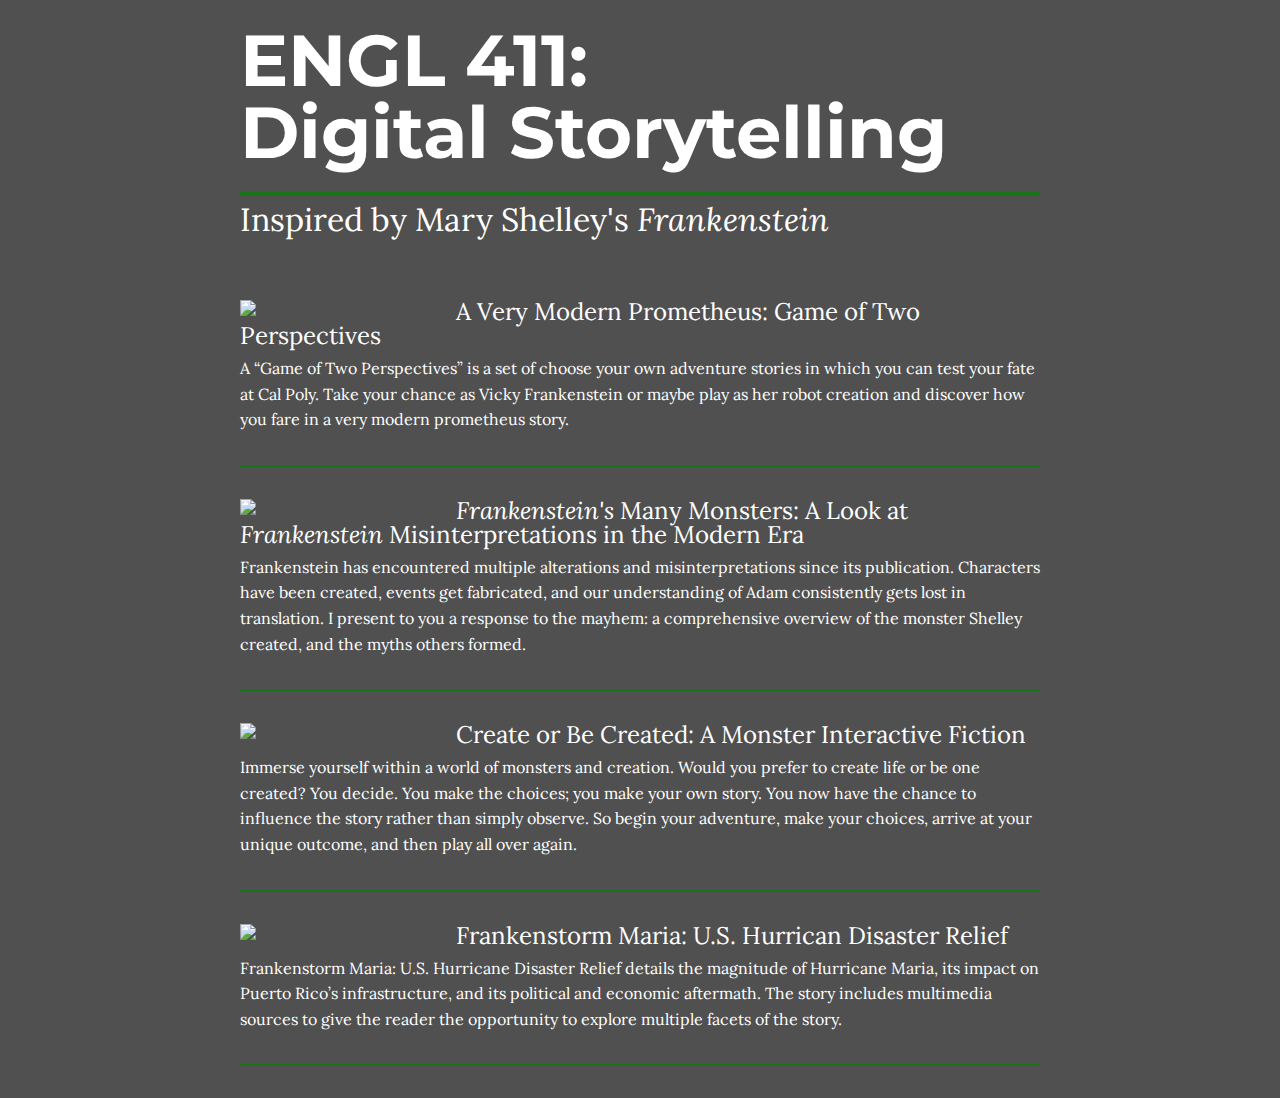
==== index.html @ f6b7104b "Begin Adding Digital Story Descriptions" ====
<!DOCTYPE html>
<html lang="en" dir="ltr">
  <head>
    <meta charset="utf-8">
    <title>Engl 411</title>
    <link rel="stylesheet" type="text/css" href="resources/css/reset.css">
    <link rel="stylesheet" type="text/css" href="resources/css/style.css">
  </head>
  <body id="frankenstein">

      <div class="center-column">
        <h1>ENGL 411:<br>Digital Storytelling</h1>
        <h2>Inspired by Mary Shelley's <span class="italic">Frankenstein</span></h2>
        <div class="story-container">

          <a href="#">
            <div class="story-box">
              <div class="image-container">
                <img src="resources/media/frankenstein.png">
              </div>
              <h3>A Very Modern Prometheus: Game of Two Perspectives</h3>
              <p> A “Game of Two Perspectives” is a set of choose your own adventure stories in which you can test your fate at Cal Poly. Take your chance as Vicky Frankenstein or maybe play as her robot creation and discover how you fare in a very modern prometheus story.</p>
            </div>
          </a>

          <a href="#">
            <div class="story-box">
              <div class="image-container">
                <img src="resources/media/frankenstein.png">
              </div>
              <h3><span class="italic">Frankenstein's</span> Many Monsters: A Look at <span class="italic">Frankenstein</span> Misinterpretations in the Modern Era</h3>
              <p>Frankenstein has encountered multiple alterations and misinterpretations since its publication. Characters have been created, events get fabricated, and our understanding of Adam consistently gets lost in translation. I present to you a response to the mayhem: a comprehensive overview of the monster Shelley created, and the myths others formed.</p>
            </div>
          </a>

          <a href="#">
            <div class="story-box">
              <div class="image-container">
                <img src="resources/media/frankenstein.png">
              </div>
              <h3>Create or Be Created: A Monster Interactive Fiction</h3>
              <p>Immerse yourself within a world of monsters and creation. Would you prefer to create life or be one created? You decide. You make the choices; you make your own story. You now have the chance to influence the story rather than simply observe. So begin your adventure, make your choices, arrive at your unique outcome, and then play all over again.</p>
            </div>
          </a>

          <a href="#">
            <div class="story-box">
              <div class="image-container">
                <img src="resources/media/frankenstein.png">
              </div>
              <h3>Frankenstorm Maria: U.S. Hurrican Disaster Relief</h3>
              <p>Frankenstorm Maria: U.S. Hurricane Disaster Relief details the magnitude of Hurricane Maria, its impact on Puerto Rico’s infrastructure, and its political and economic aftermath. The story includes multimedia sources to give the reader the opportunity to explore multiple facets of the story.</p>
            </div>
          </a>

        </div>
      </div>


  </body>
</html>
---- resources/css/style.css ----
@import url('https://fonts.googleapis.com/css?family=Lora:400,700|Montserrat:400,400i');

html {
  font-size: 16px;
}

body {
  background-color: #505050;
  color: white;
  font-family:'Lora', serif;
}

.center-column {
  width: 800px;
  margin: 0 auto;
}

.center-column h1 {
  font-size: 4.5rem;
  font-weight: 700;
  border-bottom: 4px solid #197319;
  padding: 1.5rem 0;
  font-family: 'Montserrat', sans-serif;

}

.info-box {
  display: flex;
  padding-top: 1.5rem;
}

.info-box div {
  width: 70%;
}

.info-box h2 {
  width: 30%;
  padding-top: 0;
}

.story-container {
  margin-top: 4rem;
}

.story-box{
  margin: 2rem 0;
  border-bottom: 2px solid #0A7E8C;
  padding-bottom: 1rem;

}

.story-box .image-container {
  width: 25%;
  height: 25%;
  margin-right: 1rem;
  float: left;
}

img {
  width: 100%;
}

h2 {
  font-size: 2rem;
  padding-top: .5rem;
}

h3 {
  padding-bottom: .5rem;
  font-size: 1.5rem;
}

p{
  line-height: 1.6;
  padding-bottom: 1rem;
}

a {
  color: white;
}

.italic {
  font-style: italic;
}

@media only screen and (max-width: 940px) and (min-width: 700px) {
    html {
      font-size: 12px;
    }

    .center-column{
      width: 600px;
    }

    nav a {
      width: 85px;
    }
}

#frankenstein .story-box {
  border-bottom: 2px solid #197319;
}

@media only screen and (max-width: 591px){
  .story-box .image-container {

}


/* Frankenstein Color
{
  border: 2px solid #197319;
}
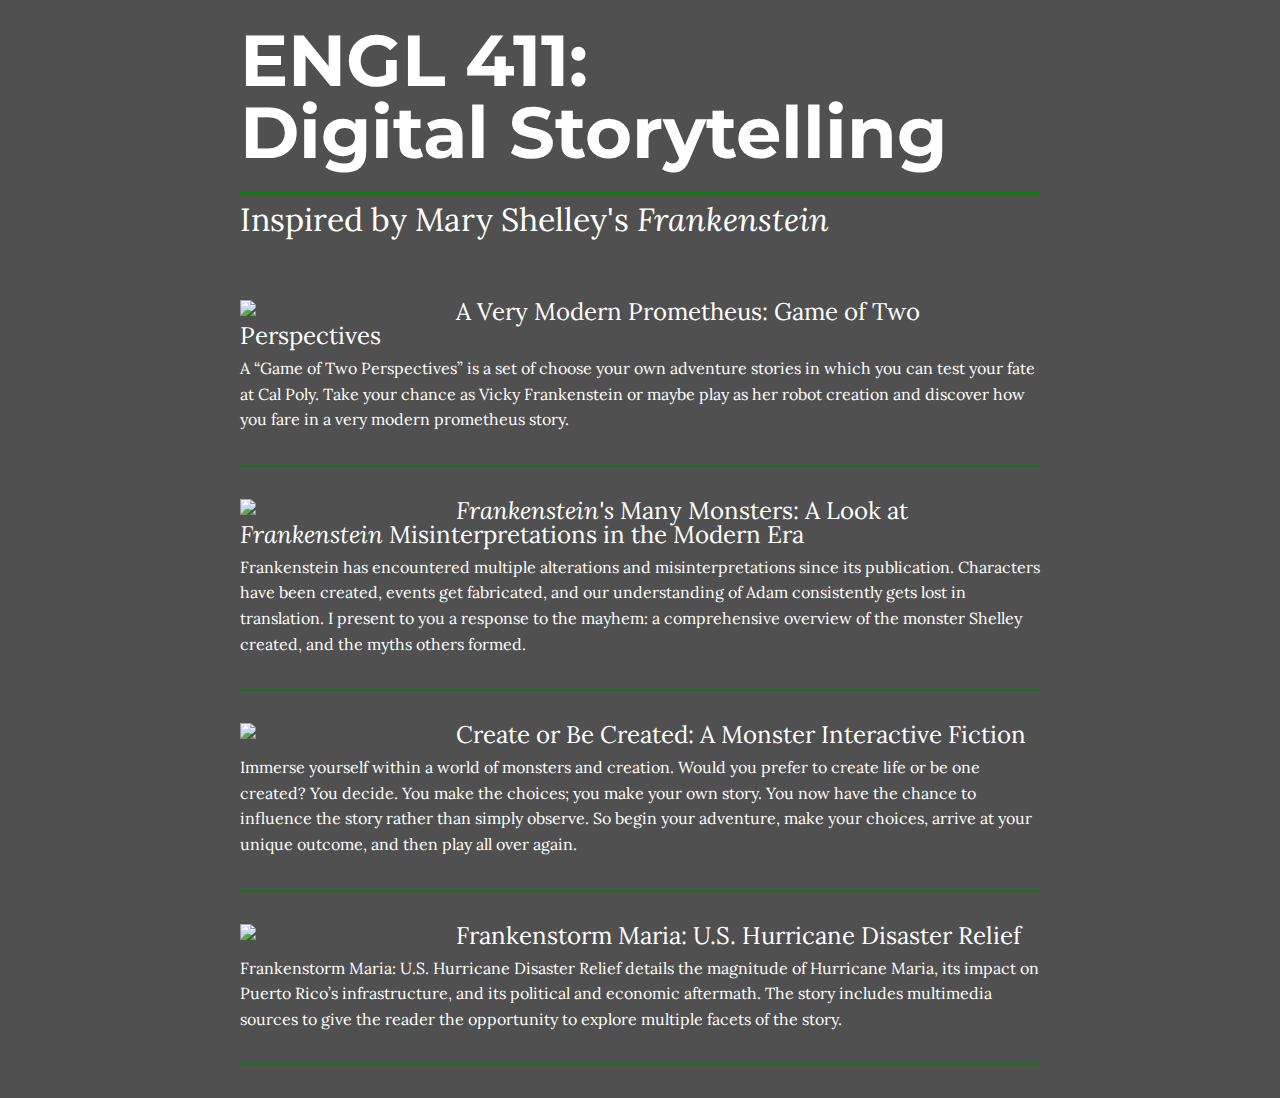
==== commit aa7aa1dc: "Broken Image Fix" ====
--- a/index.html
+++ b/index.html
@@ -48,7 +48,7 @@
               <div class="image-container">
                 <img src="resources/media/frankenstein.png">
               </div>
-              <h3>Frankenstorm Maria: U.S. Hurrican Disaster Relief</h3>
+              <h3>Frankenstorm Maria: U.S. Hurricane Disaster Relief</h3>
               <p>Frankenstorm Maria: U.S. Hurricane Disaster Relief details the magnitude of Hurricane Maria, its impact on Puerto Rico’s infrastructure, and its political and economic aftermath. The story includes multimedia sources to give the reader the opportunity to explore multiple facets of the story.</p>
             </div>
           </a>
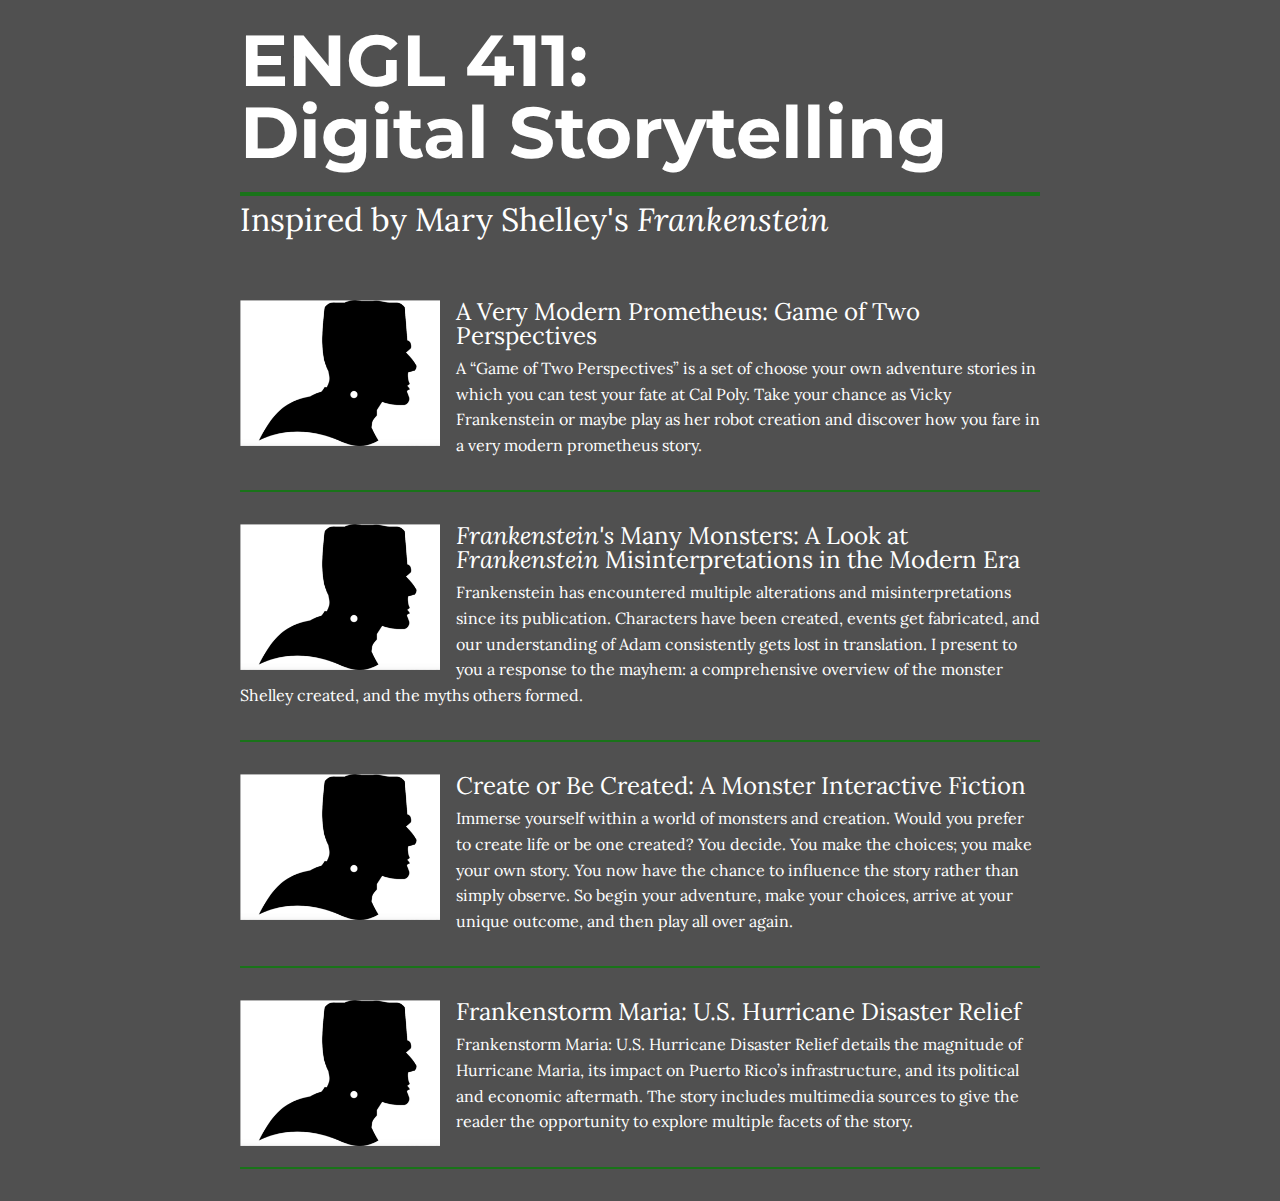
==== commit 7281b9fd: "Fix Broken Image4" ====
--- a/index.html
+++ b/index.html
@@ -16,7 +16,7 @@
           <a href="#">
             <div class="story-box">
               <div class="image-container">
-                <img src="resources/media/frankenstein.png">
+                <img src="resources/media/frankenstein_image.png">
               </div>
               <h3>A Very Modern Prometheus: Game of Two Perspectives</h3>
               <p> A “Game of Two Perspectives” is a set of choose your own adventure stories in which you can test your fate at Cal Poly. Take your chance as Vicky Frankenstein or maybe play as her robot creation and discover how you fare in a very modern prometheus story.</p>
@@ -26,7 +26,7 @@
           <a href="#">
             <div class="story-box">
               <div class="image-container">
-                <img src="resources/media/frankenstein.png">
+                <img src="resources/media/frankenstein_image.png">
               </div>
               <h3><span class="italic">Frankenstein's</span> Many Monsters: A Look at <span class="italic">Frankenstein</span> Misinterpretations in the Modern Era</h3>
               <p>Frankenstein has encountered multiple alterations and misinterpretations since its publication. Characters have been created, events get fabricated, and our understanding of Adam consistently gets lost in translation. I present to you a response to the mayhem: a comprehensive overview of the monster Shelley created, and the myths others formed.</p>
@@ -36,7 +36,7 @@
           <a href="#">
             <div class="story-box">
               <div class="image-container">
-                <img src="resources/media/frankenstein.png">
+                <img src="resources/media/frankenstein_image.png">
               </div>
               <h3>Create or Be Created: A Monster Interactive Fiction</h3>
               <p>Immerse yourself within a world of monsters and creation. Would you prefer to create life or be one created? You decide. You make the choices; you make your own story. You now have the chance to influence the story rather than simply observe. So begin your adventure, make your choices, arrive at your unique outcome, and then play all over again.</p>
@@ -46,7 +46,7 @@
           <a href="#">
             <div class="story-box">
               <div class="image-container">
-                <img src="resources/media/frankenstein.png">
+                <img src="resources/media/frankenstein_image.png">
               </div>
               <h3>Frankenstorm Maria: U.S. Hurricane Disaster Relief</h3>
               <p>Frankenstorm Maria: U.S. Hurricane Disaster Relief details the magnitude of Hurricane Maria, its impact on Puerto Rico’s infrastructure, and its political and economic aftermath. The story includes multimedia sources to give the reader the opportunity to explore multiple facets of the story.</p>
@@ -56,6 +56,5 @@
         </div>
       </div>
 
-
   </body>
 </html>
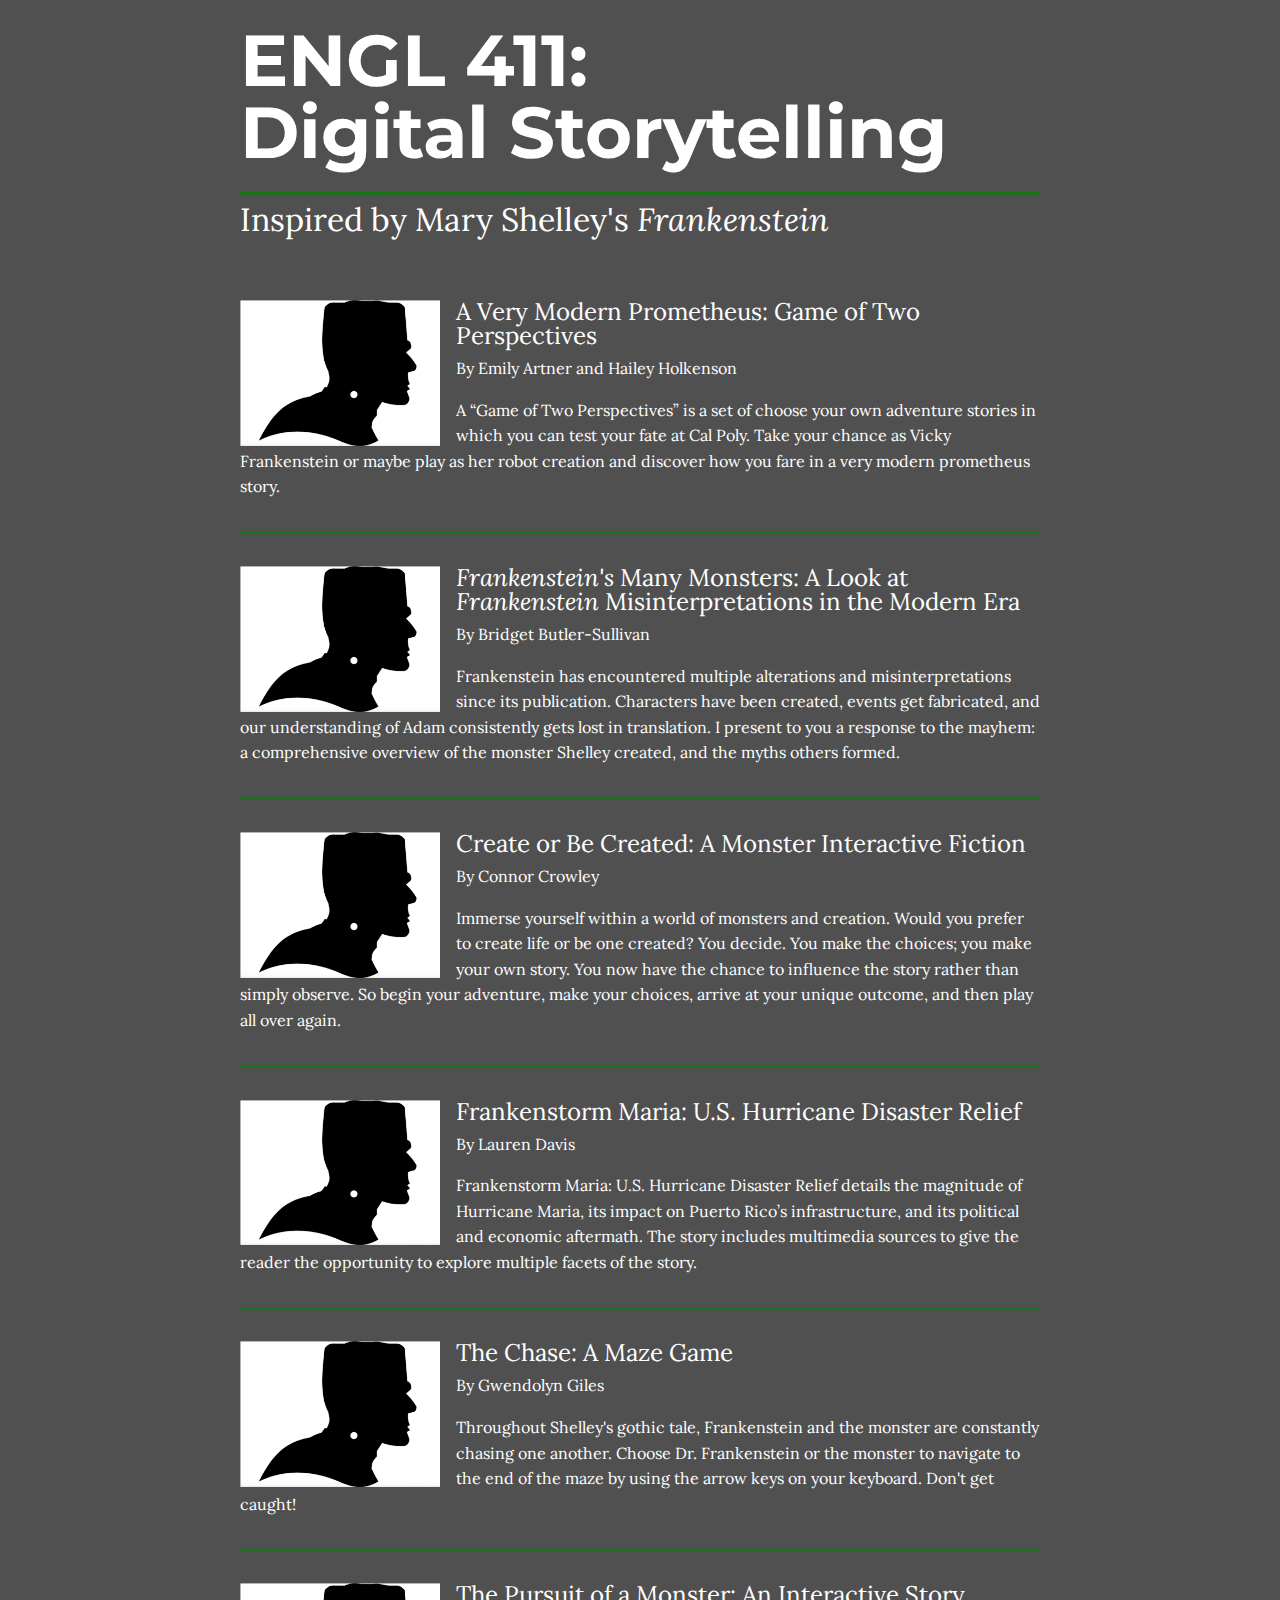
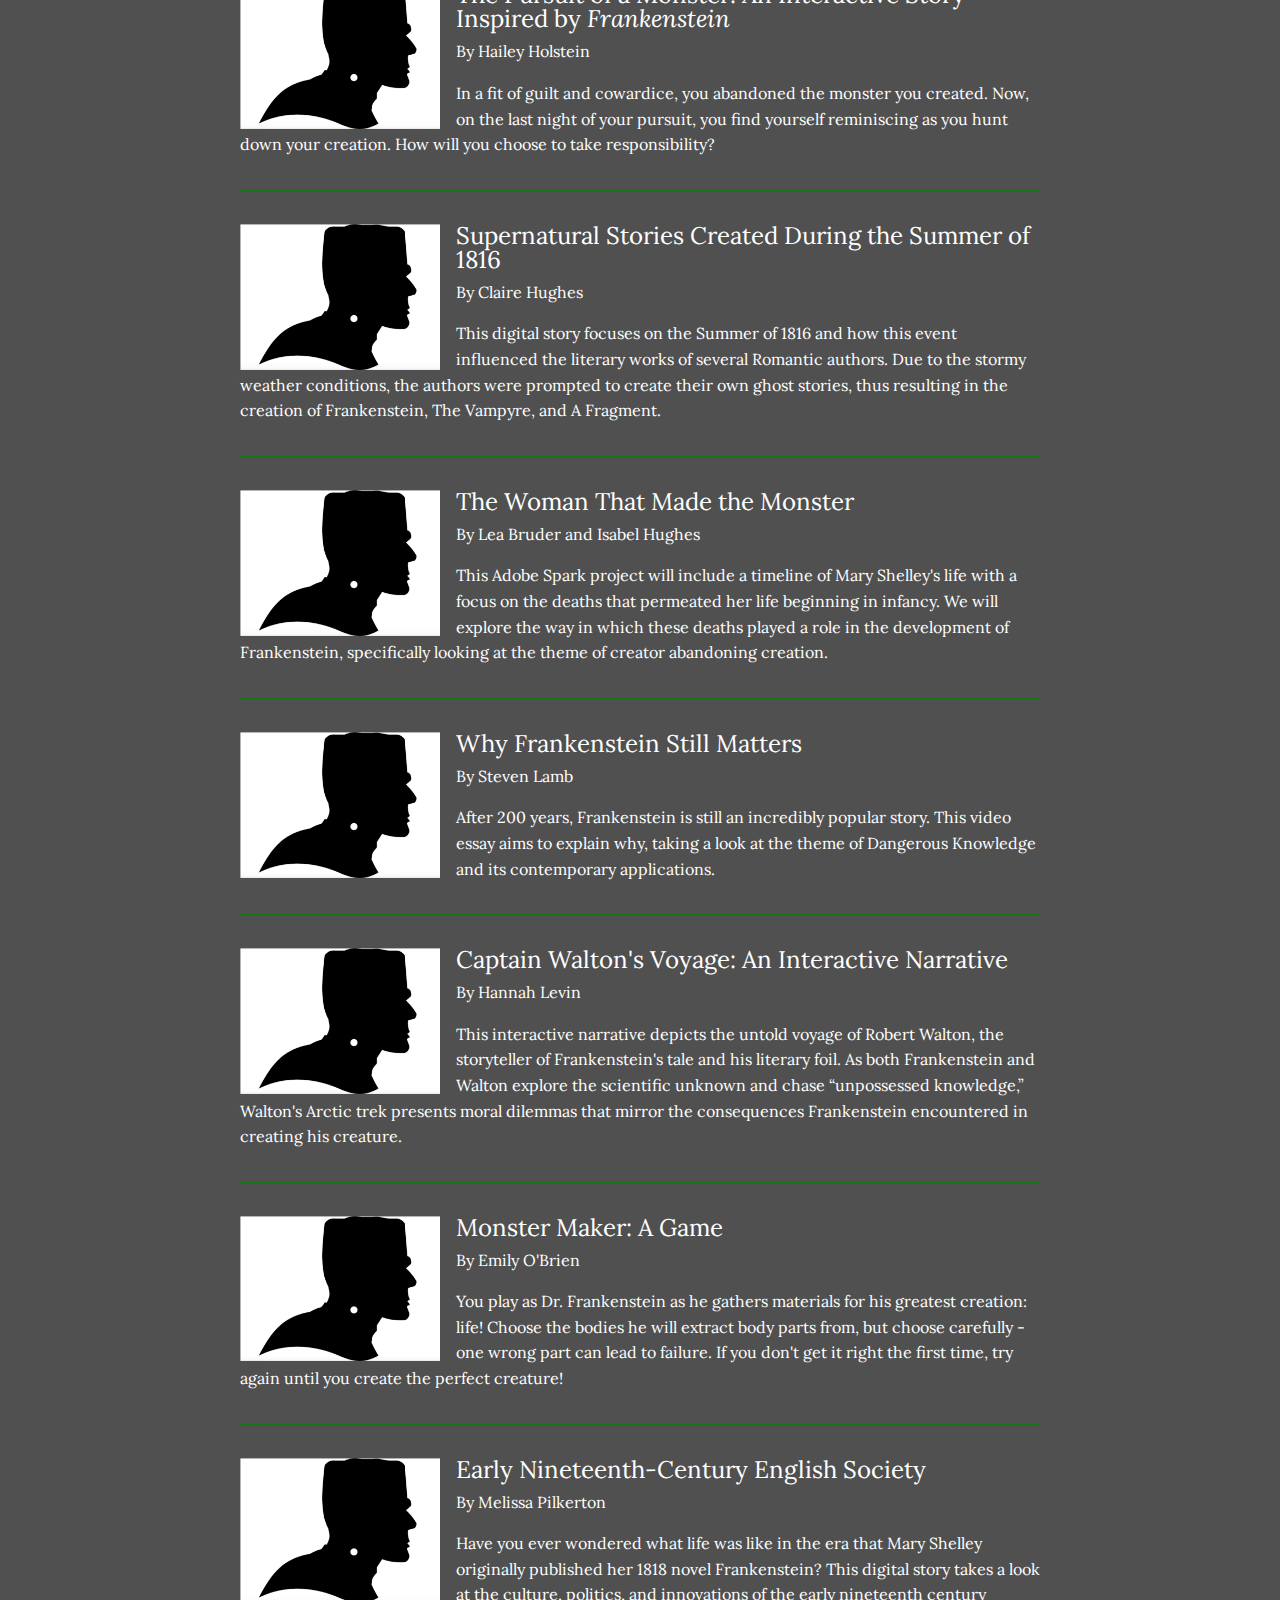
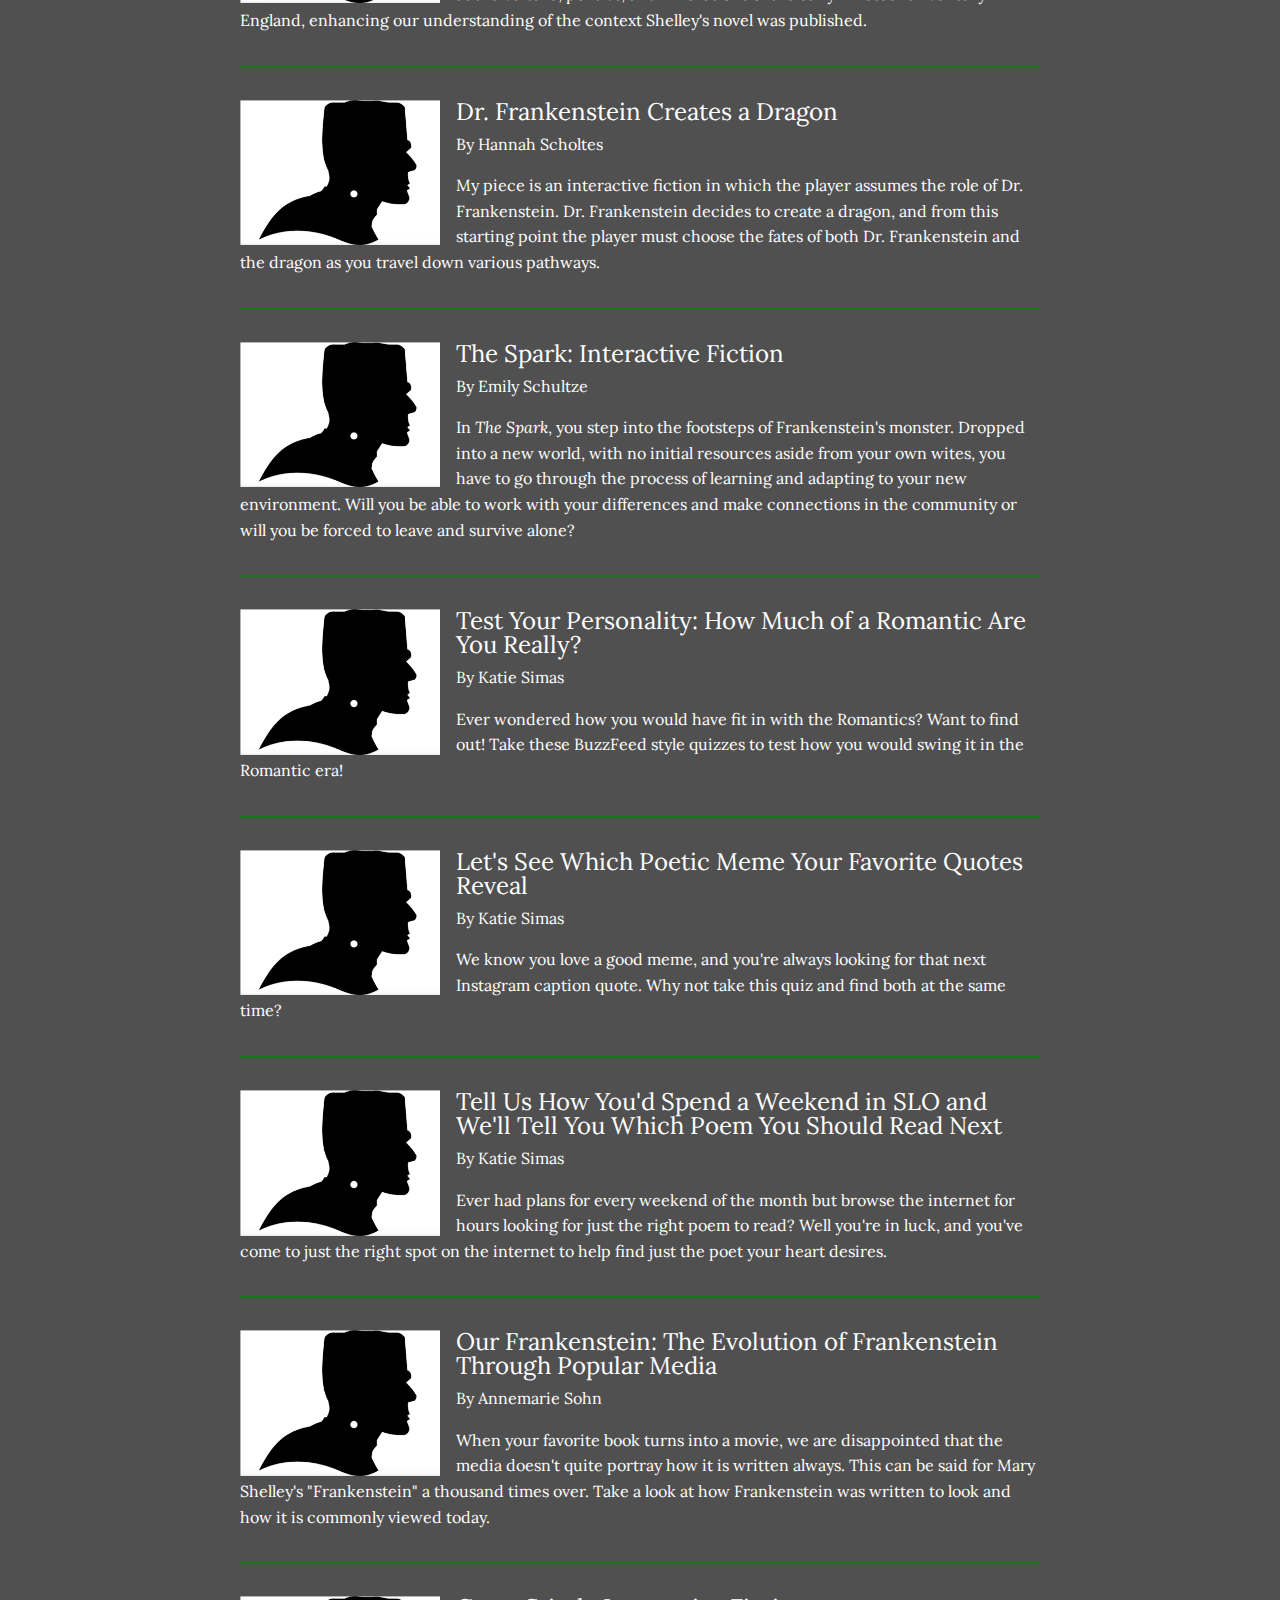
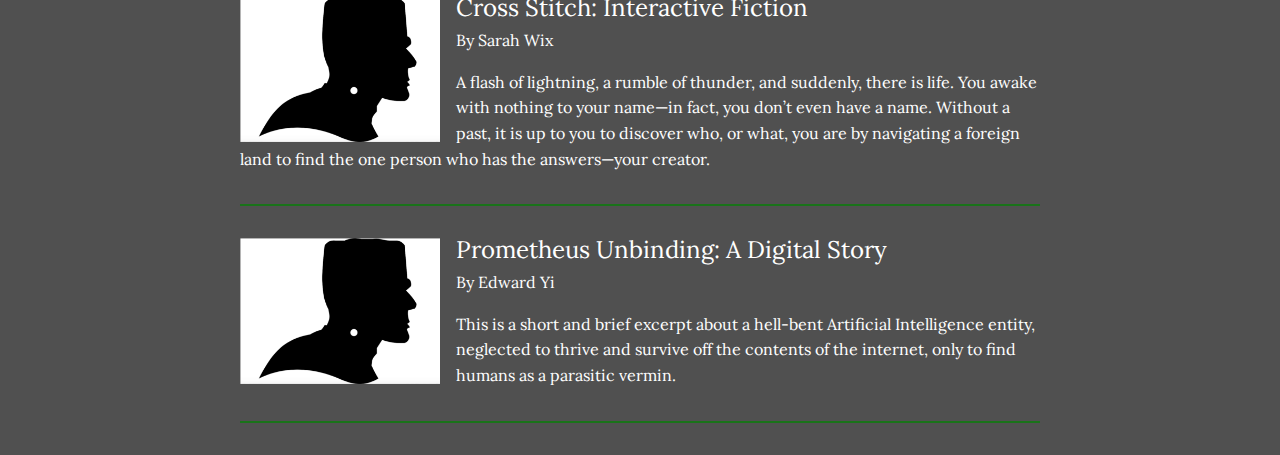
==== commit f64b9f6f: "First Add of Student Projects" ====
--- a/index.html
+++ b/index.html
@@ -13,13 +13,201 @@
         <h2>Inspired by Mary Shelley's <span class="italic">Frankenstein</span></h2>
         <div class="story-container">
 
+          <a href="https://verymodernprometheusstory.weebly.com" target="_blank">
+            <div class="story-box">
+              <div class="image-container">
+                <img src="resources/media/frankenstein_image.png">
+              </div>
+              <h3>A Very Modern Prometheus: Game of Two Perspectives</h3>
+              <p>By Emily Artner and Hailey Holkenson</p>
+              <p> A “Game of Two Perspectives” is a set of choose your own adventure stories in which you can test your fate at Cal Poly. Take your chance as Vicky Frankenstein or maybe play as her robot creation and discover how you fare in a very modern prometheus story.</p>
+            </div>
+          </a>
+
+          <a href="https://spark.adobe.com/page/kmSW9cKmXo0yG/" target="_blank">
+            <div class="story-box">
+              <div class="image-container">
+                <img src="resources/media/frankenstein_image.png">
+              </div>
+              <h3><span class="italic">Frankenstein's</span> Many Monsters: A Look at <span class="italic">Frankenstein</span> Misinterpretations in the Modern Era</h3>
+              <p>By Bridget Butler-Sullivan</p>
+              <p>Frankenstein has encountered multiple alterations and misinterpretations since its publication. Characters have been created, events get fabricated, and our understanding of Adam consistently gets lost in translation. I present to you a response to the mayhem: a comprehensive overview of the monster Shelley created, and the myths others formed.</p>
+            </div>
+          </a>
+
+          <a href="http://philome.la/ccrowley64/create-or-be-created" target="_blank">
+            <div class="story-box">
+              <div class="image-container">
+                <img src="resources/media/frankenstein_image.png">
+              </div>
+              <h3>Create or Be Created: A Monster Interactive Fiction</h3>
+              <p>By Connor Crowley</p>
+              <p>Immerse yourself within a world of monsters and creation. Would you prefer to create life or be one created? You decide. You make the choices; you make your own story. You now have the chance to influence the story rather than simply observe. So begin your adventure, make your choices, arrive at your unique outcome, and then play all over again.</p>
+            </div>
+          </a>
+
+          <a href="https://fold.cm/read/ldavis21/frankenstorm-maria-us-hurricane-disaster-relief-BvwDsyQc" target="_blank">
+            <div class="story-box">
+              <div class="image-container">
+                <img src="resources/media/frankenstein_image.png">
+              </div>
+              <h3>Frankenstorm Maria: U.S. Hurricane Disaster Relief</h3>
+              <p>By Lauren Davis</p>
+              <p>Frankenstorm Maria: U.S. Hurricane Disaster Relief details the magnitude of Hurricane Maria, its impact on Puerto Rico’s infrastructure, and its political and economic aftermath. The story includes multimedia sources to give the reader the opportunity to explore multiple facets of the story.</p>
+            </div>
+          </a>
+
+          <a href="https://web.calpoly.edu/~ggiles/franky/" target="_blank">
+            <div class="story-box">
+              <div class="image-container">
+                <img src="resources/media/frankenstein_image.png">
+              </div>
+              <h3>The Chase: A Maze Game</h3>
+              <p>By Gwendolyn Giles</p>
+              <p>Throughout Shelley's gothic tale, Frankenstein and the monster are constantly chasing one another. Choose Dr. Frankenstein or the monster to navigate to the end of the maze by using the arrow keys on your keyboard. Don't get caught! </p>
+            </div>
+          </a>
+
+          <a href="https://narwhalikern.itch.io/the-pursuit-of-the-monster-an-interactive-story-inspired-by-frankenstein" target="_blank">
+            <div class="story-box">
+              <div class="image-container">
+                <img src="resources/media/frankenstein_image.png">
+              </div>
+              <h3>The Pursuit of a Monster: An Interactive Story Inspired by <span class="italic">Frankenstein</span></h3>
+              <p>By Hailey Holstein</p>
+              <p>In a fit of guilt and cowardice, you abandoned the monster you created. Now, on the last night of your pursuit, you find yourself reminiscing as you hunt down your creation. How will you choose to take responsibility?</p>
+            </div>
+          </a>
+
+          <a href="https://chughe08.wixsite.com/mysite" target="_blank">
+            <div class="story-box">
+              <div class="image-container">
+                <img src="resources/media/frankenstein_image.png">
+              </div>
+              <h3>Supernatural Stories Created During the Summer of 1816</h3>
+              <p>By Claire Hughes</p>
+              <p>This digital story focuses on the Summer of 1816 and how this event influenced the literary works of several Romantic authors. Due to the stormy weather conditions, the authors were prompted to create their own ghost stories, thus resulting in the creation of Frankenstein, The Vampyre, and A Fragment.</p>
+            </div>
+          </a>
+
+          <a href="https://spark.adobe.com/page/ezfHWDO6h9yzI/" target="_blank">
+            <div class="story-box">
+              <div class="image-container">
+                <img src="resources/media/frankenstein_image.png">
+              </div>
+              <h3>The Woman That Made the Monster</h3>
+              <p>By Lea Bruder and Isabel Hughes</p>
+              <p>This Adobe Spark project will include a timeline of Mary Shelley's life with a focus on the deaths that permeated her life beginning in infancy. We will explore the way in which these deaths played a role in the development of Frankenstein, specifically looking at the theme of creator abandoning creation. </p>
+            </div>
+          </a>
+
           <a href="#">
             <div class="story-box">
               <div class="image-container">
                 <img src="resources/media/frankenstein_image.png">
               </div>
-              <h3>A Very Modern Prometheus: Game of Two Perspectives</h3>
-              <p> A “Game of Two Perspectives” is a set of choose your own adventure stories in which you can test your fate at Cal Poly. Take your chance as Vicky Frankenstein or maybe play as her robot creation and discover how you fare in a very modern prometheus story.</p>
+              <h3>Why Frankenstein Still Matters</h3>
+              <p>By Steven Lamb</p>
+              <p>After 200 years, Frankenstein is still an incredibly popular story. This video essay aims to explain why, taking a look at the theme of Dangerous Knowledge and its contemporary applications.</p>
+            </div>
+          </a>
+
+          <a href="https://hannahbanana10.itch.io/captain-waltons-voyage" target="_blank">
+            <div class="story-box">
+              <div class="image-container">
+                <img src="resources/media/frankenstein_image.png">
+              </div>
+              <h3>Captain Walton's Voyage: An Interactive Narrative</h3>
+              <p>By Hannah Levin</p>
+              <p>This interactive narrative depicts the untold voyage of Robert Walton, the storyteller of Frankenstein's tale and his literary foil. As both Frankenstein and Walton explore the scientific unknown and chase “unpossessed knowledge,” Walton's Arctic trek presents moral dilemmas that mirror the consequences Frankenstein encountered in creating his creature. </p>
+            </div>
+          </a>
+
+          <a href="#" target="_blank">
+            <div class="story-box">
+              <div class="image-container">
+                <img src="resources/media/frankenstein_image.png">
+              </div>
+              <h3>Monster Maker: A Game</h3>
+              <p>By Emily O'Brien</p>
+              <p>You play as Dr. Frankenstein as he gathers materials for his greatest creation: life! Choose the bodies he will extract body parts from, but choose carefully - one wrong part can lead to failure. If you don't get it right the first time, try again until you create the perfect creature!</p>
+            </div>
+          </a>
+
+          <a href="#" target="_blank">
+            <div class="story-box">
+              <div class="image-container">
+                <img src="resources/media/frankenstein_image.png">
+              </div>
+              <h3>Early Nineteenth-Century English Society</h3>
+              <p>By Melissa Pilkerton</p>
+              <p>Have you ever wondered what life was like in the era that Mary Shelley originally published her 1818 novel Frankenstein? This digital story takes a look at the culture, politics, and innovations of the early nineteenth century England, enhancing our understanding of the context Shelley's novel was published.</p>
+            </div>
+          </a>
+
+          <a href="https://hannahscholtes.itch.io/dr-frankenstein-creates-a-dragon" target="_blank">
+            <div class="story-box">
+              <div class="image-container">
+                <img src="resources/media/frankenstein_image.png">
+              </div>
+              <h3>Dr. Frankenstein Creates a Dragon</h3>
+              <p>By Hannah Scholtes</p>
+              <p>My piece is an interactive fiction in which the player assumes the role of Dr. Frankenstein. Dr. Frankenstein decides to create a dragon, and from this starting point the player must choose the fates of both Dr. Frankenstein and the dragon as you travel down various pathways.</p>
+            </div>
+          </a>
+
+          <a href="https://emschult.itch.io/the-spark" target="_blank">
+            <div class="story-box">
+              <div class="image-container">
+                <img src="resources/media/frankenstein_image.png">
+              </div>
+              <h3>The Spark: Interactive Fiction</h3>
+              <p>By Emily Schultze</p>
+              <p>In <span class="italic">The Spark</span>, you step into the footsteps of Frankenstein's monster. Dropped into a new world, with no initial resources aside from your own wites, you have to go through the process of learning and adapting to your new environment. Will you be able to work with your differences and make connections in the community or will you be forced to leave and survive alone?</p>
+            </div>
+          </a>
+
+          <a href="https://www.tryinteract.com/share/quiz/5bee1abcd5c8cf001319322a" target="_blank">
+            <div class="story-box">
+              <div class="image-container">
+                <img src="resources/media/frankenstein_image.png">
+              </div>
+              <h3>Test Your Personality: How Much of a Romantic Are You Really?</h3>
+              <p>By Katie Simas</p>
+              <p>Ever wondered how you would have fit in with the Romantics? Want to find out! Take these BuzzFeed style quizzes to test how you would swing it in the Romantic era!</p>
+            </div>
+          </a>
+
+          <a href="https://www.tryinteract.com/share/quiz/5c01f806ecaf930013ba9386 " target="_blank">
+            <div class="story-box">
+              <div class="image-container">
+                <img src="resources/media/frankenstein_image.png">
+              </div>
+              <h3>Let's See Which Poetic Meme Your Favorite Quotes Reveal  </h3>
+              <p>By Katie Simas</p>
+              <p>We know you love a good meme, and you're always looking for that next Instagram caption quote. Why not take this quiz and find both at the same time?</p>
+            </div>
+          </a>
+
+          <a href="https://quiz.tryinteract.com/#/5c01cdee144dcd0013012577" target="_blank">
+            <div class="story-box">
+              <div class="image-container">
+                <img src="resources/media/frankenstein_image.png">
+              </div>
+              <h3>Tell Us How You'd Spend a Weekend in SLO and We'll Tell You Which Poem You Should Read Next</h3>
+              <p>By Katie Simas</p>
+              <p>Ever had plans for every weekend of the month but browse the internet for hours looking for just the right poem to read? Well you're in luck, and you've come to just the right spot on the internet to help find just the poet your heart desires. </p>
+            </div>
+          </a>
+
+          <a href="https://fold.cm/read/ansohn/our-frankenstein-the-evolution-of-frankenstein-through-popular-media-LLGt4QTR" target="_blank">
+            <div class="story-box">
+              <div class="image-container">
+                <img src="resources/media/frankenstein_image.png">
+              </div>
+              <h3>Our Frankenstein: The Evolution of Frankenstein Through Popular Media</h3>
+              <p>By Annemarie Sohn</p>
+              <p>When your favorite book turns into a movie, we are disappointed that the media doesn't quite portray how it is written always. This can be said for Mary Shelley's "Frankenstein" a thousand times over. Take a look at how Frankenstein was written to look and how it is commonly viewed today. </p>
             </div>
           </a>
 
@@ -28,30 +216,23 @@
               <div class="image-container">
                 <img src="resources/media/frankenstein_image.png">
               </div>
-              <h3><span class="italic">Frankenstein's</span> Many Monsters: A Look at <span class="italic">Frankenstein</span> Misinterpretations in the Modern Era</h3>
-              <p>Frankenstein has encountered multiple alterations and misinterpretations since its publication. Characters have been created, events get fabricated, and our understanding of Adam consistently gets lost in translation. I present to you a response to the mayhem: a comprehensive overview of the monster Shelley created, and the myths others formed.</p>
-            </div>
-          </a>
-
-          <a href="#">
-            <div class="story-box">
-              <div class="image-container">
-                <img src="resources/media/frankenstein_image.png">
-              </div>
-              <h3>Create or Be Created: A Monster Interactive Fiction</h3>
-              <p>Immerse yourself within a world of monsters and creation. Would you prefer to create life or be one created? You decide. You make the choices; you make your own story. You now have the chance to influence the story rather than simply observe. So begin your adventure, make your choices, arrive at your unique outcome, and then play all over again.</p>
-            </div>
-          </a>
-
-          <a href="#">
-            <div class="story-box">
-              <div class="image-container">
-                <img src="resources/media/frankenstein_image.png">
-              </div>
-              <h3>Frankenstorm Maria: U.S. Hurricane Disaster Relief</h3>
-              <p>Frankenstorm Maria: U.S. Hurricane Disaster Relief details the magnitude of Hurricane Maria, its impact on Puerto Rico’s infrastructure, and its political and economic aftermath. The story includes multimedia sources to give the reader the opportunity to explore multiple facets of the story.</p>
-            </div>
-          </a>
+              <h3>Cross Stitch: Interactive Fiction</h3>
+              <p>By Sarah Wix</p>
+              <p>A flash of lightning, a rumble of thunder, and suddenly, there is life. You awake with nothing to your name—in fact, you don’t even have a name. Without a past, it is up to you to discover who, or what, you are by navigating a foreign land to find the one person who has the answers—your creator.</p>
+            </div>
+          </a>
+
+          <a href="https://spark.adobe.com/page/c8zf7A7sWxTFV/">
+            <div class="story-box">
+              <div class="image-container">
+                <img src="resources/media/frankenstein_image.png">
+              </div>
+              <h3>Prometheus Unbinding: A Digital Story</h3>
+              <p>By Edward Yi</p>
+              <p>This is a short and brief excerpt about a hell-bent Artificial Intelligence entity, neglected to thrive and survive off the contents of the internet, only to find humans as a parasitic vermin.</p>
+            </div>
+          </a>
+
 
         </div>
       </div>
--- a/resources/css/style.css
+++ b/resources/css/style.css
@@ -103,6 +103,7 @@
 
 @media only screen and (max-width: 591px){
   .story-box .image-container {
+    diplay: none;
 
 }
 
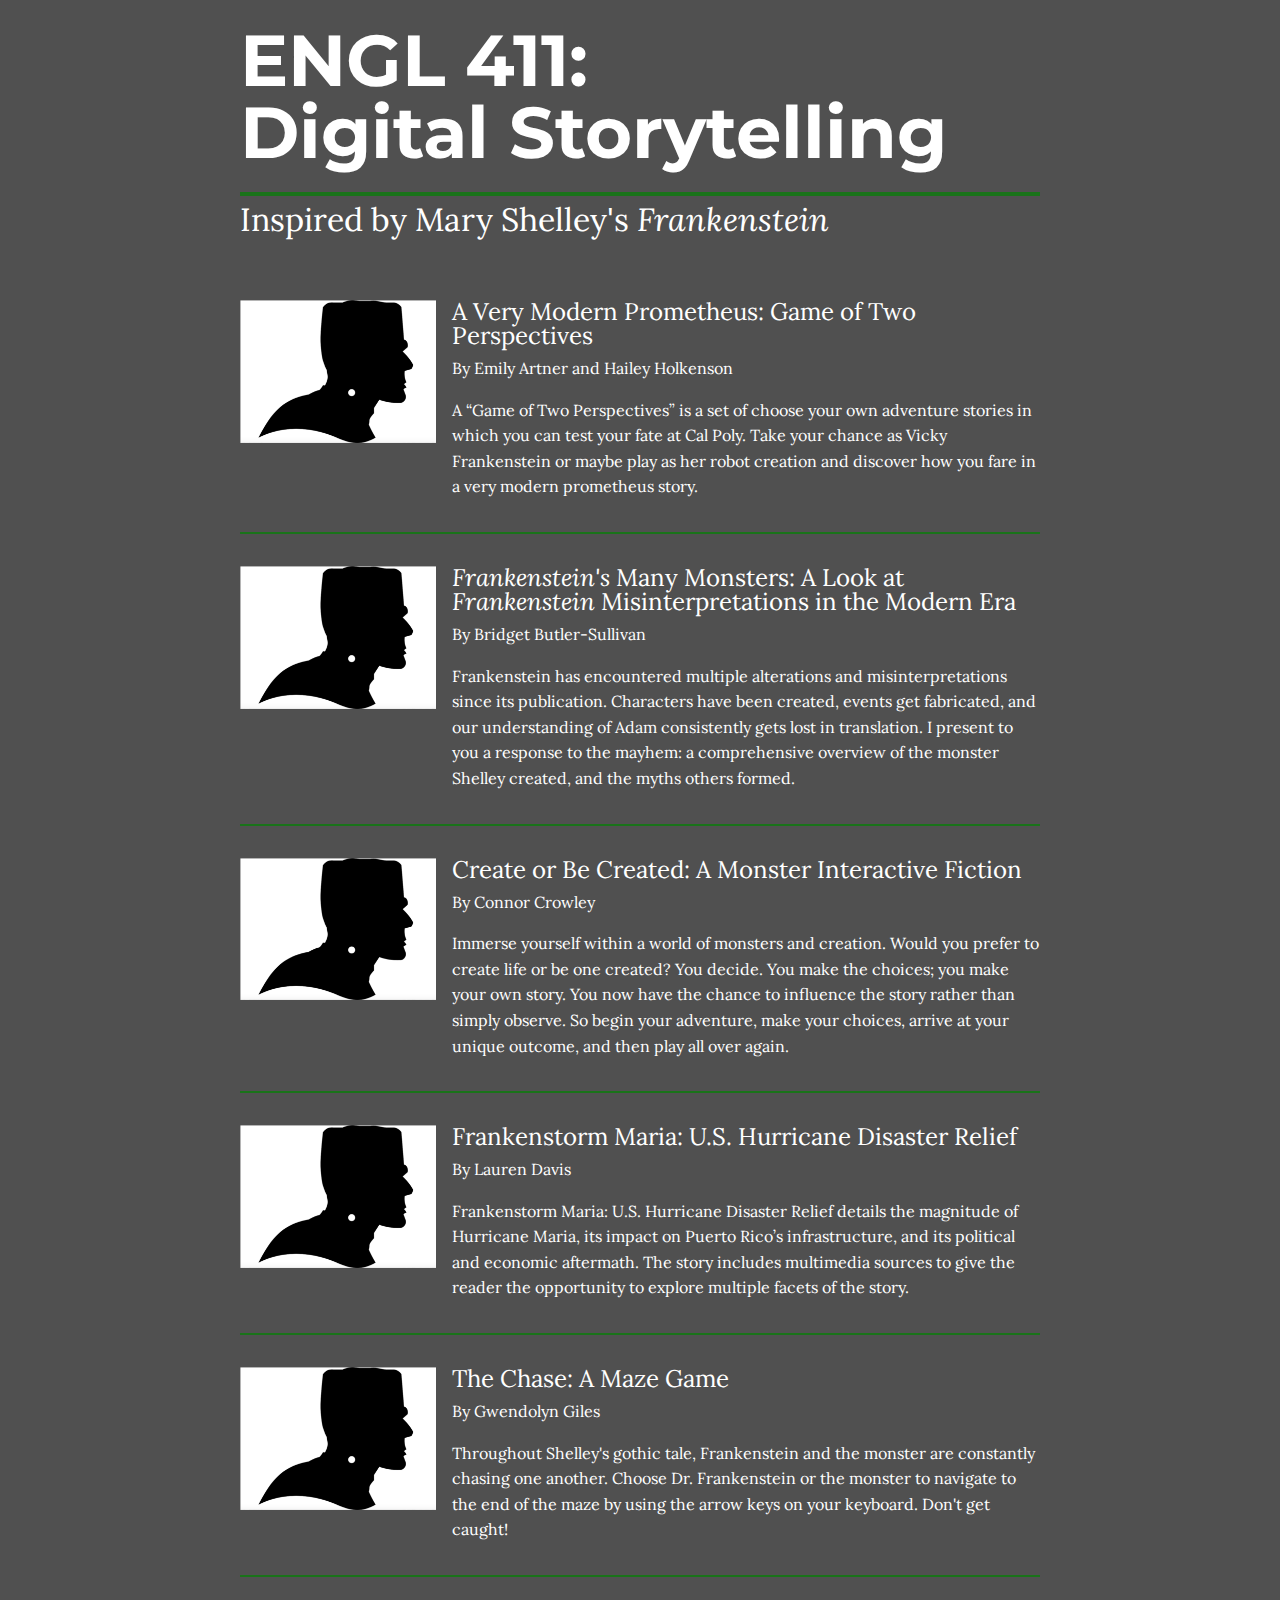
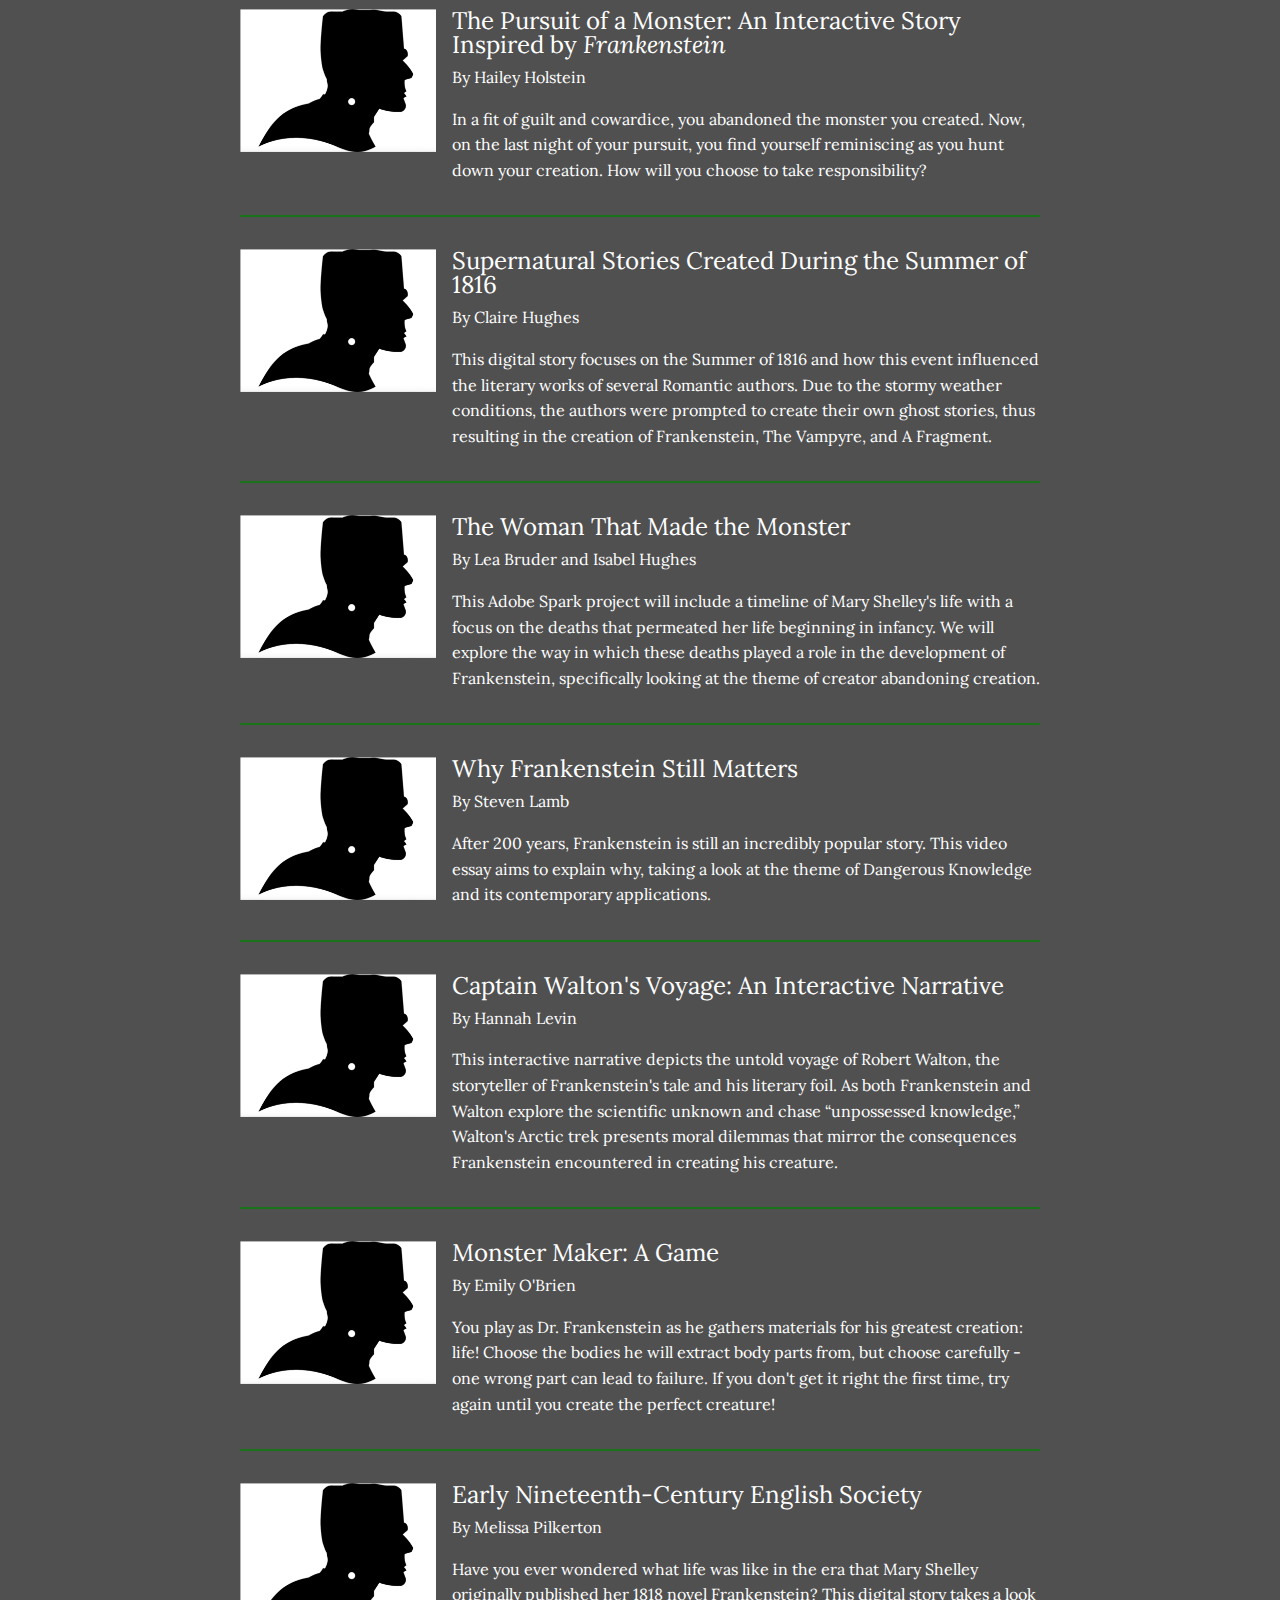
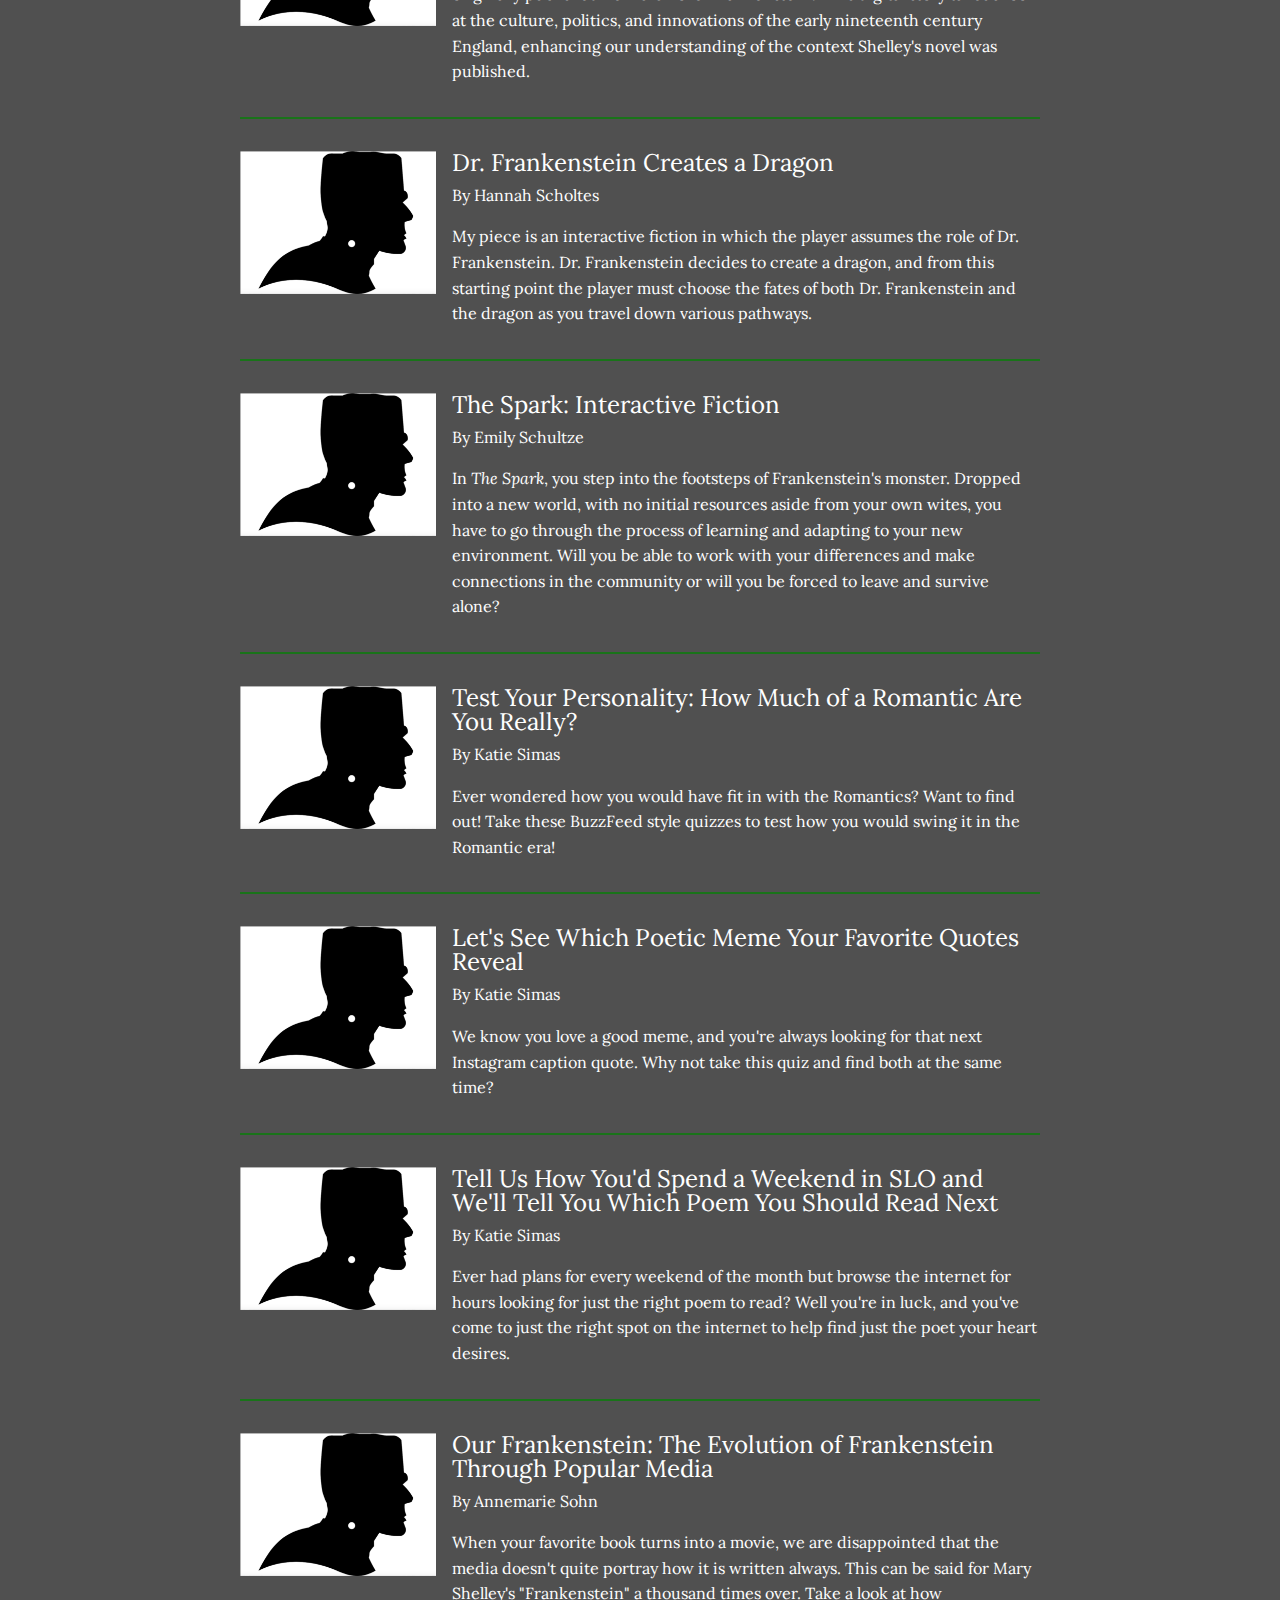
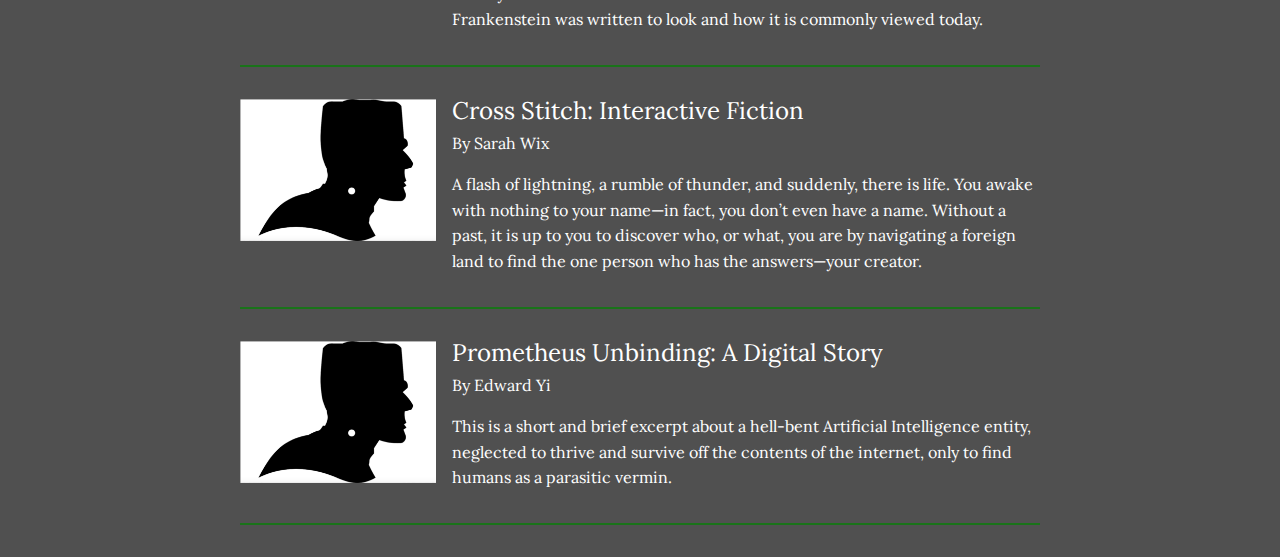
==== commit 2fcf38ba: "Correct Text Box Formatting" ====
--- a/index.html
+++ b/index.html
@@ -18,9 +18,11 @@
               <div class="image-container">
                 <img src="resources/media/frankenstein_image.png">
               </div>
-              <h3>A Very Modern Prometheus: Game of Two Perspectives</h3>
-              <p>By Emily Artner and Hailey Holkenson</p>
-              <p> A “Game of Two Perspectives” is a set of choose your own adventure stories in which you can test your fate at Cal Poly. Take your chance as Vicky Frankenstein or maybe play as her robot creation and discover how you fare in a very modern prometheus story.</p>
+              <div class="text-box">
+                <h3>A Very Modern Prometheus: Game of Two Perspectives</h3>
+                <p>By Emily Artner and Hailey Holkenson</p>
+                <p> A “Game of Two Perspectives” is a set of choose your own adventure stories in which you can test your fate at Cal Poly. Take your chance as Vicky Frankenstein or maybe play as her robot creation and discover how you fare in a very modern prometheus story.</p>
+              </div>
             </div>
           </a>
 
@@ -29,9 +31,11 @@
               <div class="image-container">
                 <img src="resources/media/frankenstein_image.png">
               </div>
-              <h3><span class="italic">Frankenstein's</span> Many Monsters: A Look at <span class="italic">Frankenstein</span> Misinterpretations in the Modern Era</h3>
-              <p>By Bridget Butler-Sullivan</p>
-              <p>Frankenstein has encountered multiple alterations and misinterpretations since its publication. Characters have been created, events get fabricated, and our understanding of Adam consistently gets lost in translation. I present to you a response to the mayhem: a comprehensive overview of the monster Shelley created, and the myths others formed.</p>
+              <div class="text-box">
+                <h3><span class="italic">Frankenstein's</span> Many Monsters: A Look at <span class="italic">Frankenstein</span> Misinterpretations in the Modern Era</h3>
+                <p>By Bridget Butler-Sullivan</p>
+                <p>Frankenstein has encountered multiple alterations and misinterpretations since its publication. Characters have been created, events get fabricated, and our understanding of Adam consistently gets lost in translation. I present to you a response to the mayhem: a comprehensive overview of the monster Shelley created, and the myths others formed.</p>
+              </div>
             </div>
           </a>
 
@@ -40,9 +44,11 @@
               <div class="image-container">
                 <img src="resources/media/frankenstein_image.png">
               </div>
-              <h3>Create or Be Created: A Monster Interactive Fiction</h3>
-              <p>By Connor Crowley</p>
-              <p>Immerse yourself within a world of monsters and creation. Would you prefer to create life or be one created? You decide. You make the choices; you make your own story. You now have the chance to influence the story rather than simply observe. So begin your adventure, make your choices, arrive at your unique outcome, and then play all over again.</p>
+              <div class="text-box">
+                <h3>Create or Be Created: A Monster Interactive Fiction</h3>
+                <p>By Connor Crowley</p>
+                <p>Immerse yourself within a world of monsters and creation. Would you prefer to create life or be one created? You decide. You make the choices; you make your own story. You now have the chance to influence the story rather than simply observe. So begin your adventure, make your choices, arrive at your unique outcome, and then play all over again.</p>
+              </div>
             </div>
           </a>
 
@@ -51,9 +57,11 @@
               <div class="image-container">
                 <img src="resources/media/frankenstein_image.png">
               </div>
-              <h3>Frankenstorm Maria: U.S. Hurricane Disaster Relief</h3>
-              <p>By Lauren Davis</p>
-              <p>Frankenstorm Maria: U.S. Hurricane Disaster Relief details the magnitude of Hurricane Maria, its impact on Puerto Rico’s infrastructure, and its political and economic aftermath. The story includes multimedia sources to give the reader the opportunity to explore multiple facets of the story.</p>
+              <div class="text-box">
+                <h3>Frankenstorm Maria: U.S. Hurricane Disaster Relief</h3>
+                <p>By Lauren Davis</p>
+                <p>Frankenstorm Maria: U.S. Hurricane Disaster Relief details the magnitude of Hurricane Maria, its impact on Puerto Rico’s infrastructure, and its political and economic aftermath. The story includes multimedia sources to give the reader the opportunity to explore multiple facets of the story.</p>
+              </div>
             </div>
           </a>
 
@@ -62,9 +70,11 @@
               <div class="image-container">
                 <img src="resources/media/frankenstein_image.png">
               </div>
-              <h3>The Chase: A Maze Game</h3>
-              <p>By Gwendolyn Giles</p>
-              <p>Throughout Shelley's gothic tale, Frankenstein and the monster are constantly chasing one another. Choose Dr. Frankenstein or the monster to navigate to the end of the maze by using the arrow keys on your keyboard. Don't get caught! </p>
+              <div class="text-box">
+                <h3>The Chase: A Maze Game</h3>
+                <p>By Gwendolyn Giles</p>
+                <p>Throughout Shelley's gothic tale, Frankenstein and the monster are constantly chasing one another. Choose Dr. Frankenstein or the monster to navigate to the end of the maze by using the arrow keys on your keyboard. Don't get caught! </p>
+              </div>
             </div>
           </a>
 
@@ -73,9 +83,11 @@
               <div class="image-container">
                 <img src="resources/media/frankenstein_image.png">
               </div>
-              <h3>The Pursuit of a Monster: An Interactive Story Inspired by <span class="italic">Frankenstein</span></h3>
-              <p>By Hailey Holstein</p>
-              <p>In a fit of guilt and cowardice, you abandoned the monster you created. Now, on the last night of your pursuit, you find yourself reminiscing as you hunt down your creation. How will you choose to take responsibility?</p>
+              <div class="text-box">
+                <h3>The Pursuit of a Monster: An Interactive Story Inspired by <span class="italic">Frankenstein</span></h3>
+                <p>By Hailey Holstein</p>
+                <p>In a fit of guilt and cowardice, you abandoned the monster you created. Now, on the last night of your pursuit, you find yourself reminiscing as you hunt down your creation. How will you choose to take responsibility?</p>
+              </div>
             </div>
           </a>
 
@@ -84,9 +96,11 @@
               <div class="image-container">
                 <img src="resources/media/frankenstein_image.png">
               </div>
-              <h3>Supernatural Stories Created During the Summer of 1816</h3>
-              <p>By Claire Hughes</p>
-              <p>This digital story focuses on the Summer of 1816 and how this event influenced the literary works of several Romantic authors. Due to the stormy weather conditions, the authors were prompted to create their own ghost stories, thus resulting in the creation of Frankenstein, The Vampyre, and A Fragment.</p>
+              <div class="text-box">
+                <h3>Supernatural Stories Created During the Summer of 1816</h3>
+                <p>By Claire Hughes</p>
+                <p>This digital story focuses on the Summer of 1816 and how this event influenced the literary works of several Romantic authors. Due to the stormy weather conditions, the authors were prompted to create their own ghost stories, thus resulting in the creation of Frankenstein, The Vampyre, and A Fragment.</p>
+              </div>
             </div>
           </a>
 
@@ -95,9 +109,11 @@
               <div class="image-container">
                 <img src="resources/media/frankenstein_image.png">
               </div>
-              <h3>The Woman That Made the Monster</h3>
-              <p>By Lea Bruder and Isabel Hughes</p>
-              <p>This Adobe Spark project will include a timeline of Mary Shelley's life with a focus on the deaths that permeated her life beginning in infancy. We will explore the way in which these deaths played a role in the development of Frankenstein, specifically looking at the theme of creator abandoning creation. </p>
+              <div class="text-box">
+                <h3>The Woman That Made the Monster</h3>
+                <p>By Lea Bruder and Isabel Hughes</p>
+                <p>This Adobe Spark project will include a timeline of Mary Shelley's life with a focus on the deaths that permeated her life beginning in infancy. We will explore the way in which these deaths played a role in the development of Frankenstein, specifically looking at the theme of creator abandoning creation. </p>
+              </div>
             </div>
           </a>
 
@@ -106,9 +122,11 @@
               <div class="image-container">
                 <img src="resources/media/frankenstein_image.png">
               </div>
-              <h3>Why Frankenstein Still Matters</h3>
-              <p>By Steven Lamb</p>
-              <p>After 200 years, Frankenstein is still an incredibly popular story. This video essay aims to explain why, taking a look at the theme of Dangerous Knowledge and its contemporary applications.</p>
+              <div class="text-box">
+                <h3>Why Frankenstein Still Matters</h3>
+                <p>By Steven Lamb</p>
+                <p>After 200 years, Frankenstein is still an incredibly popular story. This video essay aims to explain why, taking a look at the theme of Dangerous Knowledge and its contemporary applications.</p>
+              </div>
             </div>
           </a>
 
@@ -117,9 +135,11 @@
               <div class="image-container">
                 <img src="resources/media/frankenstein_image.png">
               </div>
-              <h3>Captain Walton's Voyage: An Interactive Narrative</h3>
-              <p>By Hannah Levin</p>
-              <p>This interactive narrative depicts the untold voyage of Robert Walton, the storyteller of Frankenstein's tale and his literary foil. As both Frankenstein and Walton explore the scientific unknown and chase “unpossessed knowledge,” Walton's Arctic trek presents moral dilemmas that mirror the consequences Frankenstein encountered in creating his creature. </p>
+              <div class="text-box">
+                <h3>Captain Walton's Voyage: An Interactive Narrative</h3>
+                <p>By Hannah Levin</p>
+                <p>This interactive narrative depicts the untold voyage of Robert Walton, the storyteller of Frankenstein's tale and his literary foil. As both Frankenstein and Walton explore the scientific unknown and chase “unpossessed knowledge,” Walton's Arctic trek presents moral dilemmas that mirror the consequences Frankenstein encountered in creating his creature. </p>
+              </div>
             </div>
           </a>
 
@@ -128,9 +148,11 @@
               <div class="image-container">
                 <img src="resources/media/frankenstein_image.png">
               </div>
-              <h3>Monster Maker: A Game</h3>
-              <p>By Emily O'Brien</p>
-              <p>You play as Dr. Frankenstein as he gathers materials for his greatest creation: life! Choose the bodies he will extract body parts from, but choose carefully - one wrong part can lead to failure. If you don't get it right the first time, try again until you create the perfect creature!</p>
+              <div class="text-box">
+                <h3>Monster Maker: A Game</h3>
+                <p>By Emily O'Brien</p>
+                <p>You play as Dr. Frankenstein as he gathers materials for his greatest creation: life! Choose the bodies he will extract body parts from, but choose carefully - one wrong part can lead to failure. If you don't get it right the first time, try again until you create the perfect creature!</p>
+              </div>
             </div>
           </a>
 
@@ -139,9 +161,11 @@
               <div class="image-container">
                 <img src="resources/media/frankenstein_image.png">
               </div>
-              <h3>Early Nineteenth-Century English Society</h3>
-              <p>By Melissa Pilkerton</p>
-              <p>Have you ever wondered what life was like in the era that Mary Shelley originally published her 1818 novel Frankenstein? This digital story takes a look at the culture, politics, and innovations of the early nineteenth century England, enhancing our understanding of the context Shelley's novel was published.</p>
+              <div class="text-box">
+                <h3>Early Nineteenth-Century English Society</h3>
+                <p>By Melissa Pilkerton</p>
+                <p>Have you ever wondered what life was like in the era that Mary Shelley originally published her 1818 novel Frankenstein? This digital story takes a look at the culture, politics, and innovations of the early nineteenth century England, enhancing our understanding of the context Shelley's novel was published.</p>
+              </div>
             </div>
           </a>
 
@@ -150,9 +174,11 @@
               <div class="image-container">
                 <img src="resources/media/frankenstein_image.png">
               </div>
-              <h3>Dr. Frankenstein Creates a Dragon</h3>
-              <p>By Hannah Scholtes</p>
-              <p>My piece is an interactive fiction in which the player assumes the role of Dr. Frankenstein. Dr. Frankenstein decides to create a dragon, and from this starting point the player must choose the fates of both Dr. Frankenstein and the dragon as you travel down various pathways.</p>
+              <div class="text-box">
+                <h3>Dr. Frankenstein Creates a Dragon</h3>
+                <p>By Hannah Scholtes</p>
+                <p>My piece is an interactive fiction in which the player assumes the role of Dr. Frankenstein. Dr. Frankenstein decides to create a dragon, and from this starting point the player must choose the fates of both Dr. Frankenstein and the dragon as you travel down various pathways.</p>
+              </div>
             </div>
           </a>
 
@@ -161,9 +187,11 @@
               <div class="image-container">
                 <img src="resources/media/frankenstein_image.png">
               </div>
-              <h3>The Spark: Interactive Fiction</h3>
-              <p>By Emily Schultze</p>
-              <p>In <span class="italic">The Spark</span>, you step into the footsteps of Frankenstein's monster. Dropped into a new world, with no initial resources aside from your own wites, you have to go through the process of learning and adapting to your new environment. Will you be able to work with your differences and make connections in the community or will you be forced to leave and survive alone?</p>
+              <div class="text-box">
+                <h3>The Spark: Interactive Fiction</h3>
+                <p>By Emily Schultze</p>
+                <p>In <span class="italic">The Spark</span>, you step into the footsteps of Frankenstein's monster. Dropped into a new world, with no initial resources aside from your own wites, you have to go through the process of learning and adapting to your new environment. Will you be able to work with your differences and make connections in the community or will you be forced to leave and survive alone?</p>
+              </div>
             </div>
           </a>
 
@@ -172,9 +200,11 @@
               <div class="image-container">
                 <img src="resources/media/frankenstein_image.png">
               </div>
-              <h3>Test Your Personality: How Much of a Romantic Are You Really?</h3>
-              <p>By Katie Simas</p>
-              <p>Ever wondered how you would have fit in with the Romantics? Want to find out! Take these BuzzFeed style quizzes to test how you would swing it in the Romantic era!</p>
+              <div class="text-box">
+                <h3>Test Your Personality: How Much of a Romantic Are You Really?</h3>
+                <p>By Katie Simas</p>
+                <p>Ever wondered how you would have fit in with the Romantics? Want to find out! Take these BuzzFeed style quizzes to test how you would swing it in the Romantic era!</p>
+              </div>
             </div>
           </a>
 
@@ -183,9 +213,11 @@
               <div class="image-container">
                 <img src="resources/media/frankenstein_image.png">
               </div>
-              <h3>Let's See Which Poetic Meme Your Favorite Quotes Reveal  </h3>
-              <p>By Katie Simas</p>
-              <p>We know you love a good meme, and you're always looking for that next Instagram caption quote. Why not take this quiz and find both at the same time?</p>
+              <div class="text-box">
+                <h3>Let's See Which Poetic Meme Your Favorite Quotes Reveal  </h3>
+                <p>By Katie Simas</p>
+                <p>We know you love a good meme, and you're always looking for that next Instagram caption quote. Why not take this quiz and find both at the same time?</p>
+              </div>
             </div>
           </a>
 
@@ -194,9 +226,11 @@
               <div class="image-container">
                 <img src="resources/media/frankenstein_image.png">
               </div>
-              <h3>Tell Us How You'd Spend a Weekend in SLO and We'll Tell You Which Poem You Should Read Next</h3>
-              <p>By Katie Simas</p>
-              <p>Ever had plans for every weekend of the month but browse the internet for hours looking for just the right poem to read? Well you're in luck, and you've come to just the right spot on the internet to help find just the poet your heart desires. </p>
+              <div class="text-box">
+                <h3>Tell Us How You'd Spend a Weekend in SLO and We'll Tell You Which Poem You Should Read Next</h3>
+                <p>By Katie Simas</p>
+                <p>Ever had plans for every weekend of the month but browse the internet for hours looking for just the right poem to read? Well you're in luck, and you've come to just the right spot on the internet to help find just the poet your heart desires. </p>
+              </div>
             </div>
           </a>
 
@@ -205,9 +239,11 @@
               <div class="image-container">
                 <img src="resources/media/frankenstein_image.png">
               </div>
-              <h3>Our Frankenstein: The Evolution of Frankenstein Through Popular Media</h3>
-              <p>By Annemarie Sohn</p>
-              <p>When your favorite book turns into a movie, we are disappointed that the media doesn't quite portray how it is written always. This can be said for Mary Shelley's "Frankenstein" a thousand times over. Take a look at how Frankenstein was written to look and how it is commonly viewed today. </p>
+              <div class="text-box">
+                <h3>Our Frankenstein: The Evolution of Frankenstein Through Popular Media</h3>
+                <p>By Annemarie Sohn</p>
+                <p>When your favorite book turns into a movie, we are disappointed that the media doesn't quite portray how it is written always. This can be said for Mary Shelley's "Frankenstein" a thousand times over. Take a look at how Frankenstein was written to look and how it is commonly viewed today. </p>
+              </div>
             </div>
           </a>
 
@@ -216,9 +252,11 @@
               <div class="image-container">
                 <img src="resources/media/frankenstein_image.png">
               </div>
-              <h3>Cross Stitch: Interactive Fiction</h3>
-              <p>By Sarah Wix</p>
-              <p>A flash of lightning, a rumble of thunder, and suddenly, there is life. You awake with nothing to your name—in fact, you don’t even have a name. Without a past, it is up to you to discover who, or what, you are by navigating a foreign land to find the one person who has the answers—your creator.</p>
+              <div class="text-box">
+                <h3>Cross Stitch: Interactive Fiction</h3>
+                <p>By Sarah Wix</p>
+                <p>A flash of lightning, a rumble of thunder, and suddenly, there is life. You awake with nothing to your name—in fact, you don’t even have a name. Without a past, it is up to you to discover who, or what, you are by navigating a foreign land to find the one person who has the answers—your creator.</p>
+              </div>
             </div>
           </a>
 
@@ -227,9 +265,11 @@
               <div class="image-container">
                 <img src="resources/media/frankenstein_image.png">
               </div>
-              <h3>Prometheus Unbinding: A Digital Story</h3>
-              <p>By Edward Yi</p>
-              <p>This is a short and brief excerpt about a hell-bent Artificial Intelligence entity, neglected to thrive and survive off the contents of the internet, only to find humans as a parasitic vermin.</p>
+              <div class="text-box">
+                <h3>Prometheus Unbinding: A Digital Story</h3>
+                <p>By Edward Yi</p>
+                <p>This is a short and brief excerpt about a hell-bent Artificial Intelligence entity, neglected to thrive and survive off the contents of the internet, only to find humans as a parasitic vermin.</p>
+              </div>
             </div>
           </a>
 
--- a/resources/css/style.css
+++ b/resources/css/style.css
@@ -24,19 +24,6 @@
 
 }
 
-.info-box {
-  display: flex;
-  padding-top: 1.5rem;
-}
-
-.info-box div {
-  width: 70%;
-}
-
-.info-box h2 {
-  width: 30%;
-  padding-top: 0;
-}
 
 .story-container {
   margin-top: 4rem;
@@ -46,14 +33,17 @@
   margin: 2rem 0;
   border-bottom: 2px solid #0A7E8C;
   padding-bottom: 1rem;
+  display: flex;
 
 }
 
 .story-box .image-container {
   width: 25%;
-  height: 25%;
   margin-right: 1rem;
-  float: left;
+}
+
+.story-box .text-box {
+  width: 75%;
 }
 
 img {
@@ -92,18 +82,25 @@
       width: 600px;
     }
 
-    nav a {
-      width: 85px;
-    }
-}
+  }
+
+
 
 #frankenstein .story-box {
   border-bottom: 2px solid #197319;
 }
 
 @media only screen and (max-width: 591px){
+  html {
+    font-size: 12px;
+  }
+
+  .center-column{
+    width: 80%;
+  }
+
   .story-box .image-container {
-    diplay: none;
+    display: none;
 
 }
 
